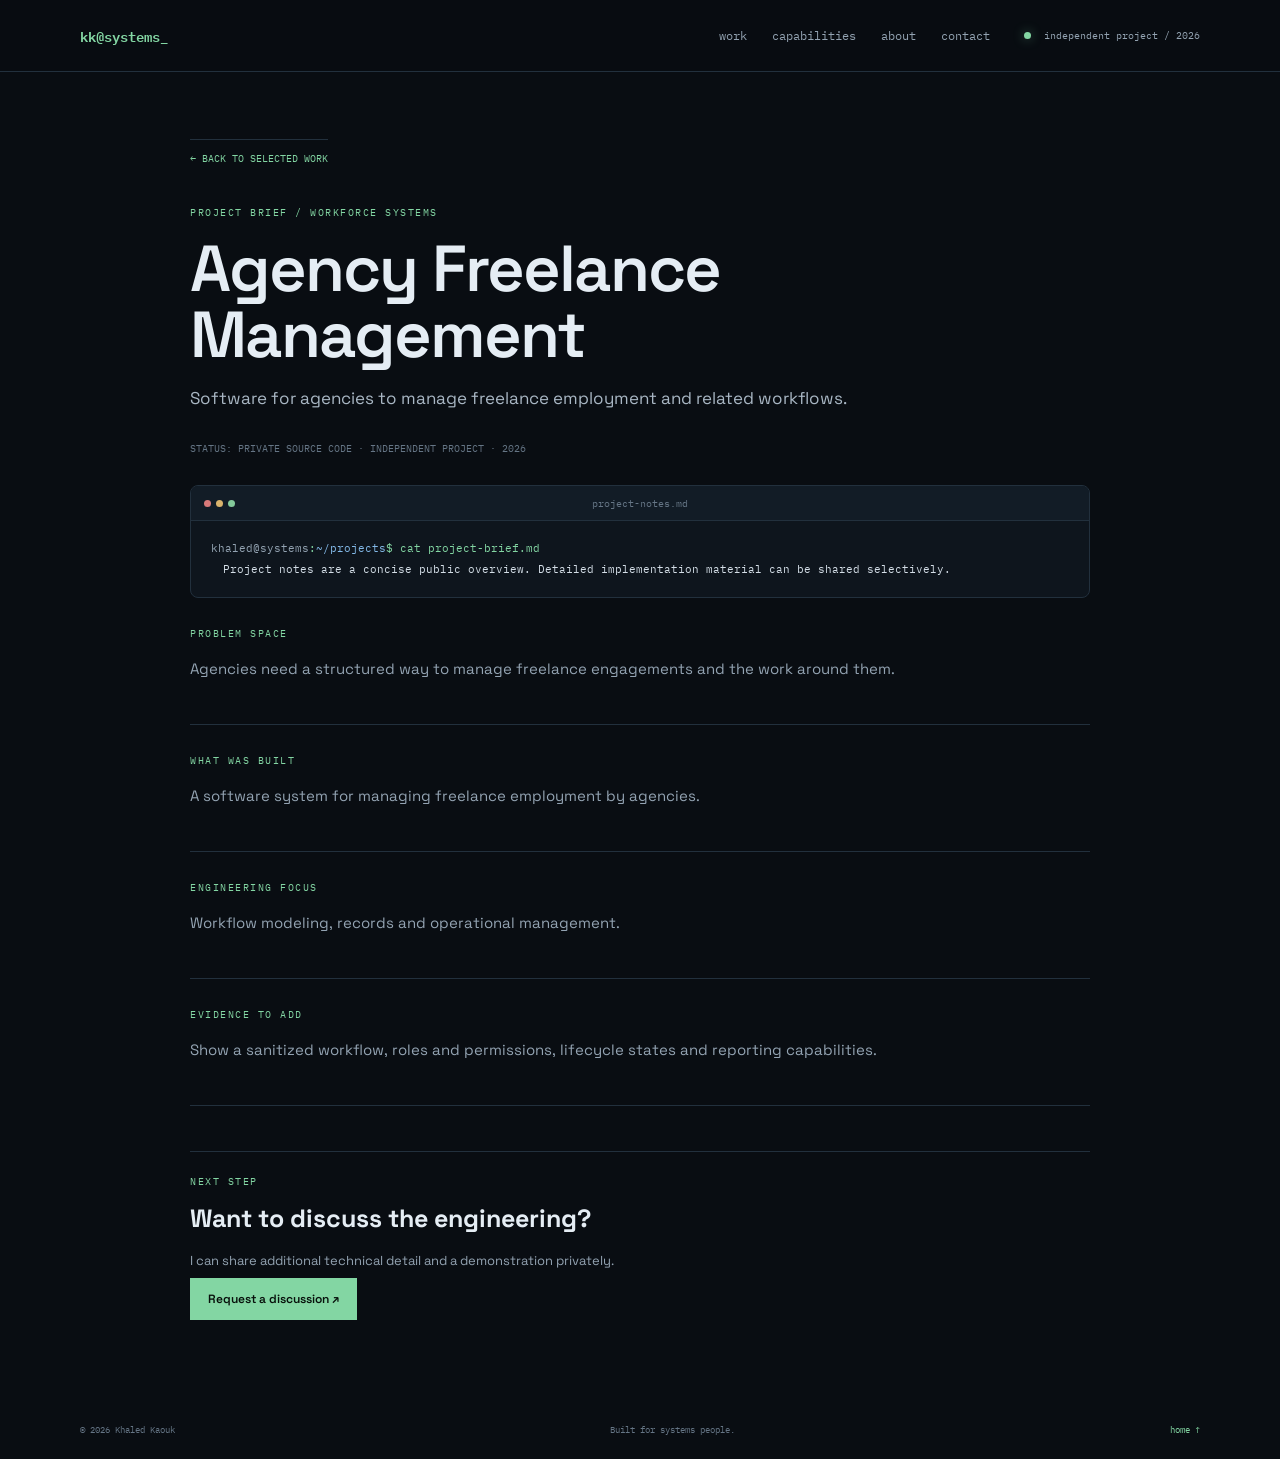
==== projects/freelance-platform.html @ 7ef82352 "protfolio" ====
<!doctype html>
<html lang="en"><head><meta charset="utf-8"><meta name="viewport" content="width=device-width, initial-scale=1"><meta name="theme-color" content="#090d12"><title>Agency Freelance Management | Khaled Kaouk</title><link rel="stylesheet" href="../assets/style.css"><script defer src="../assets/main.js"></script></head>
<body><header class="topbar"><a class="brand" href="../index.html"><span class="prompt">kk@systems</span><span class="cursor">_</span></a><button class="menu-toggle" aria-label="Toggle navigation" aria-expanded="false">☰</button><nav class="nav"><a href="../index.html#work">work</a><a href="../index.html#capabilities">capabilities</a><a href="../index.html#about">about</a><a href="../index.html#contact">contact</a></nav><span class="status"><i></i> independent project / 2026</span></header>
<main class="shell" style="padding:72px 0 90px;max-width:900px"><a class="text-link" href="../index.html#work">← BACK TO SELECTED WORK</a><div class="eyebrow" style="margin-top:35px">PROJECT BRIEF / WORKFORCE SYSTEMS</div><h1 style="font-size:clamp(40px,6vw,65px);letter-spacing:-2px;margin:15px 0">Agency Freelance Management</h1><p class="hero-copy" style="font-size:17px;max-width:760px">Software for agencies to manage freelance employment and related workflows.</p><div class="private-note" style="margin:30px 0">STATUS: PRIVATE SOURCE CODE · INDEPENDENT PROJECT · 2026</div><div class="terminal-window"><div class="terminal-head"><span class="traffic"><b></b><b></b><b></b></span><span>project-notes.md</span></div><div class="terminal-body"><p><span class="muted">khaled@systems</span>:<span class="blue">~/projects</span>$ cat project-brief.md</p><p class="output">Project notes are a concise public overview. Detailed implementation material can be shared selectively.</p></div></div><section class="section" style="padding:28px 0;border-bottom:1px solid var(--line)"><div class="eyebrow">PROBLEM SPACE</div><p style="max-width:760px;color:var(--muted);font-size:15px">Agencies need a structured way to manage freelance engagements and the work around them.</p></section><section class="section" style="padding:28px 0;border-bottom:1px solid var(--line)"><div class="eyebrow">WHAT WAS BUILT</div><p style="max-width:760px;color:var(--muted);font-size:15px">A software system for managing freelance employment by agencies.</p></section><section class="section" style="padding:28px 0;border-bottom:1px solid var(--line)"><div class="eyebrow">ENGINEERING FOCUS</div><p style="max-width:760px;color:var(--muted);font-size:15px">Workflow modeling, records and operational management.</p></section><section class="section" style="padding:28px 0;border-bottom:1px solid var(--line)"><div class="eyebrow">EVIDENCE TO ADD</div><p style="max-width:760px;color:var(--muted);font-size:15px">Show a sanitized workflow, roles and permissions, lifecycle states and reporting capabilities.</p></section><div style="border-top:1px solid var(--line);margin-top:45px;padding-top:22px"><div class="eyebrow">NEXT STEP</div><h2 style="font-size:25px;margin:8px 0">Want to discuss the engineering?</h2><p style="color:var(--muted);font-size:13px">I can share additional technical detail and a demonstration privately.</p><a class="button primary" href="mailto:kaoukkhaled@gmail.com?subject=Project%20discussion%3A%20Agency%20Freelance%20Management">Request a discussion ↗</a></div></main><footer class="footer shell"><span>© <span id="year"></span> Khaled Kaouk</span><span>Built for systems people.</span><a href="../index.html">home ↑</a></footer></body></html>
---- assets/style.css ----
@import url('https://fonts.googleapis.com/css2?family=IBM+Plex+Mono:wght@400;500;600&family=Space+Grotesk:wght@400;500;600;700&display=swap');
:root{--bg:#090d12;--panel:#0e151d;--panel2:#111c27;--line:#22303d;--text:#e5edf4;--muted:#93a3b2;--dim:#657585;--green:#83d6a3;--blue:#83b9e8;--orange:#e5b77b;--purple:#c1a4ed;--max:1120px}
*{box-sizing:border-box}html{scroll-behavior:smooth;scroll-padding-top:90px}body{margin:0;background:var(--bg);color:var(--text);font-family:'Space Grotesk',sans-serif;line-height:1.6}a{color:inherit;text-decoration:none}.shell{width:min(var(--max),calc(100% - 48px));margin:auto}.scanline{position:fixed;inset:0;pointer-events:none;z-index:5;opacity:.025;background:repeating-linear-gradient(0deg,transparent 0 3px,#fff 4px)}.topbar{height:72px;border-bottom:1px solid var(--line);display:flex;align-items:center;padding:0 max(24px,calc((100% - var(--max))/2));gap:34px;background:#090d12ed;position:sticky;top:0;z-index:10;backdrop-filter:blur(12px)}.brand{font:600 14px 'IBM Plex Mono',monospace;color:var(--green);white-space:nowrap}.cursor{color:var(--green);animation:blink 1s steps(2,start) infinite}@keyframes blink{to{visibility:hidden}}.nav{display:flex;gap:25px;margin-left:auto}.nav a,.status,.hero-meta,.eyebrow,.tag,.year,.cap-num,.cap-mark,.stack-row>span,.footer{font-family:'IBM Plex Mono',monospace}.nav a{font-size:12px;color:var(--muted)}.nav a:hover,.text-link:hover,.contact-links a:hover{color:var(--green)}.status{font-size:10px;color:var(--muted);white-space:nowrap}.status i,.dot{display:inline-block;width:7px;height:7px;background:var(--green);border-radius:50%;margin-right:7px;box-shadow:0 0 12px #83d6a377}.menu-toggle{display:none;background:none;color:var(--text);border:0;font-size:20px}.hero{padding:105px 0 70px;position:relative}.eyebrow{font-size:10px;letter-spacing:1.5px;color:var(--green)}h1{font-size:clamp(48px,7vw,82px);line-height:1.02;letter-spacing:-4px;margin:25px 0 20px;font-weight:600}h1 em{font-style:normal;color:var(--green)}.hero-copy{max-width:610px;color:#a9b7c4;font-size:18px}.hero-actions{display:flex;gap:12px;margin:30px 0 42px}.button{padding:12px 17px;border:1px solid var(--line);font-size:12px;font-weight:600}.button span{margin-left:14px}.button.primary{background:var(--green);color:#08110c;border-color:var(--green)}.button.secondary{color:var(--text)}.terminal-window{border:1px solid var(--line);background:var(--panel);border-radius:8px;overflow:hidden}.intro-terminal{max-width:660px;margin-left:auto}.terminal-head{height:35px;background:#121c26;border-bottom:1px solid var(--line);display:flex;align-items:center;justify-content:center;position:relative;color:var(--dim);font:10px 'IBM Plex Mono',monospace}.traffic{position:absolute;left:13px;display:flex;gap:5px}.traffic b{width:7px;height:7px;border-radius:50%;background:#52616e}.traffic b:first-child{background:#d87979}.traffic b:nth-child(2){background:#d9b36c}.traffic b:nth-child(3){background:#83c99a}.terminal-dots{position:absolute;right:13px;letter-spacing:2px}.terminal-body{padding:17px 20px;font:11px/1.9 'IBM Plex Mono',monospace;color:var(--green)}.terminal-body p{margin:0}.muted{color:var(--muted)}.blue{color:var(--blue)}.output{color:#d4dee7;padding-left:12px!important}.hero-meta{display:flex;gap:28px;color:var(--dim);font-size:9px;margin-top:35px}.section{padding:78px 0}.section-heading{display:flex;justify-content:space-between;align-items:end;gap:30px;margin-bottom:30px}.section-heading h2,.contact-inner h2{font-size:36px;letter-spacing:-1.5px;margin:7px 0 0}.section-heading>p{max-width:400px;color:var(--muted);font-size:13px;margin:0}.project-grid{display:grid;grid-template-columns:repeat(3,1fr);gap:13px}.project-card{min-height:290px;border:1px solid var(--line);background:linear-gradient(145deg,#101923,#0b1118);padding:21px;display:flex;flex-direction:column;transition:.2s}.project-card:hover{border-color:#527d6a;transform:translateY(-3px)}.project-card.featured{border-color:#426b59;background:linear-gradient(145deg,#13251e,#0d1517)}.card-top{display:flex;justify-content:space-between;align-items:center}.tag,.year{font-size:9px;color:var(--dim);letter-spacing:.7px}.tag{color:var(--green)}.project-icon{font-size:26px;color:var(--green);margin:21px 0 8px}.project-card h3{font-size:18px;margin:0 0 8px}.project-card p{font-size:12px;color:var(--muted);margin:0 0 16px}.chips{display:flex;flex-wrap:wrap;gap:6px;margin-top:auto;margin-bottom:17px}.chips span{font:9px 'IBM Plex Mono',monospace;border:1px solid var(--line);padding:4px 7px;color:#aab8c5}.text-link{font:10px 'IBM Plex Mono',monospace;color:var(--green);border-top:1px solid var(--line);padding-top:12px}.text-link span{float:right}.private-note{font:10px 'IBM Plex Mono',monospace;color:var(--dim);margin-top:18px}.private-note span{color:var(--green)}.capability-list{border-top:1px solid var(--line)}.capability-list>div{display:grid;grid-template-columns:60px 1fr 90px;align-items:center;gap:20px;padding:21px 0;border-bottom:1px solid var(--line)}.cap-num{font-size:11px;color:var(--green)}.capability-list h3{font-size:17px;margin:0}.capability-list p{font-size:12px;color:var(--muted);margin:3px 0 0}.cap-mark{font-size:9px;color:var(--dim);text-align:right}.about-layout{display:grid;grid-template-columns:1.2fr .8fr;gap:55px;align-items:center}.about-copy p{font-size:13px;color:var(--muted)}.about-copy .large-copy{font-size:19px;line-height:1.5;color:var(--text)}.facts .terminal-body{color:#d5e0e9}.json-line{padding-left:17px!important}.green{color:var(--green)}.orange{color:var(--orange)}.purple{color:var(--purple)}.stack-row{border-top:1px solid var(--line);margin-top:32px;padding-top:17px;display:flex;gap:25px}.stack-row>span{font-size:9px;color:var(--green);white-space:nowrap;padding-top:3px}.stack-row p{font-size:11px;color:var(--muted);margin:0}.contact-section{border-top:1px solid var(--line);border-bottom:1px solid var(--line);background:radial-gradient(ellipse at 10% 50%,#14251d 0%,transparent 50%),#0c1219}.contact-inner{padding:65px 0;display:flex;justify-content:space-between;align-items:center;gap:30px}.contact-inner h2{font-size:42px;line-height:1.1}.contact-inner p{color:var(--muted);font-size:13px}.contact-links{display:flex;flex-direction:column;min-width:270px}.contact-links a{border-bottom:1px solid var(--line);padding:12px 0;font:12px 'IBM Plex Mono',monospace}.contact-links span{float:right;color:var(--green)}.footer{display:flex;justify-content:space-between;padding:22px 0;color:var(--dim);font-size:9px}.footer a{color:var(--green)}
@media(max-width:850px){.status{display:none}.project-grid{grid-template-columns:repeat(2,1fr)}.about-layout{gap:25px}.topbar{gap:20px}}
@media(max-width:620px){.shell{width:calc(100% - 34px)}.topbar{height:60px;padding:0 17px;justify-content:space-between}.menu-toggle{display:block}.nav{display:none;position:absolute;top:59px;left:0;right:0;background:#0b1118;border-bottom:1px solid var(--line);padding:18px;flex-direction:column;gap:15px}.nav.open{display:flex}.hero{padding:75px 0 50px}h1{letter-spacing:-2.5px}.hero-copy{font-size:15px}.hero-meta{flex-direction:column;gap:8px}.section{padding:55px 0}.section-heading{display:block}.section-heading>p{margin-top:12px}.section-heading h2{font-size:30px}.project-grid{grid-template-columns:1fr}.project-card{min-height:260px}.capability-list>div{grid-template-columns:32px 1fr}.cap-mark{display:none}.about-layout{grid-template-columns:1fr}.stack-row{display:block}.stack-row p{margin-top:7px}.contact-inner{display:block;padding:50px 0}.contact-inner h2{font-size:34px}.contact-links{margin-top:25px}.footer{gap:12px;flex-wrap:wrap}.intro-terminal{margin-top:15px}.hero-actions{flex-wrap:wrap}}
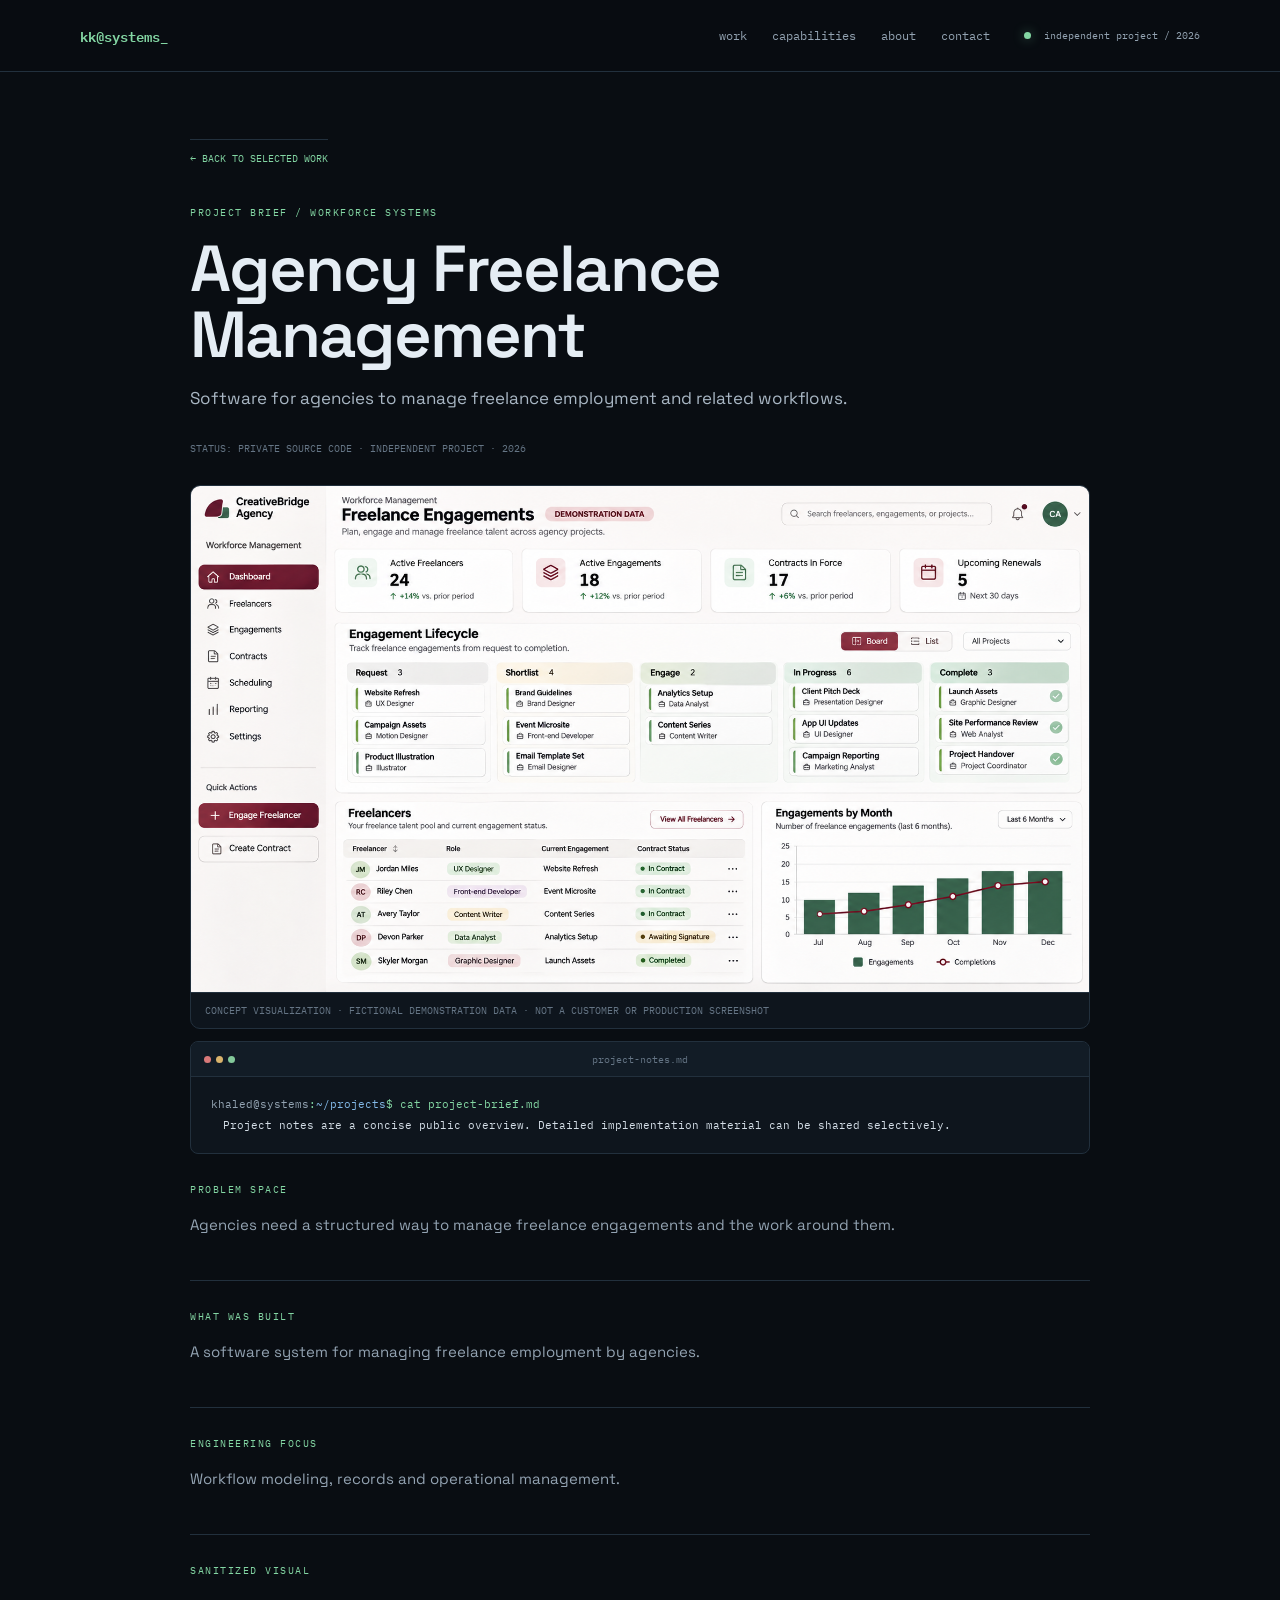
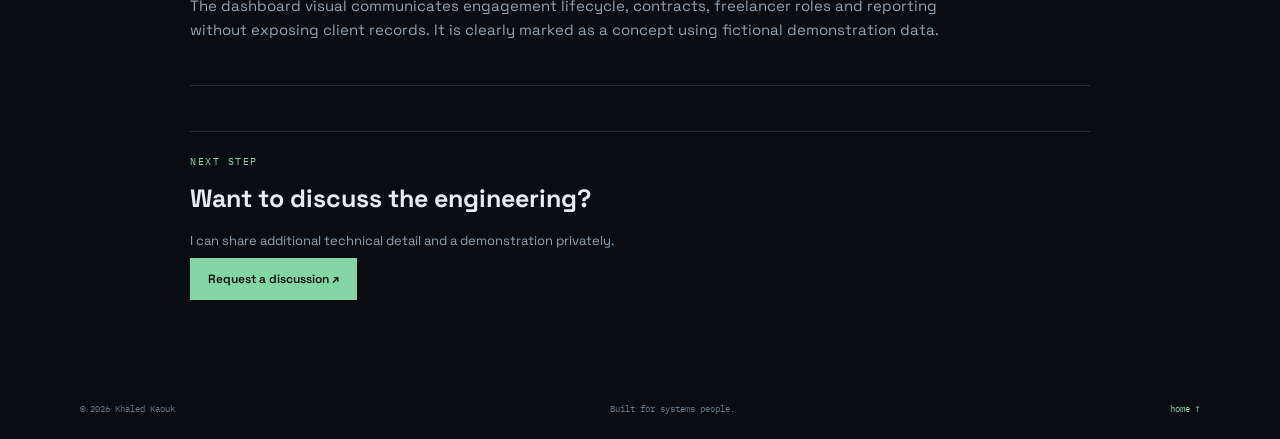
==== commit cdbfeb23: "assets" ====
--- a/projects/freelance-platform.html
+++ b/projects/freelance-platform.html
@@ -1,4 +1,160 @@
 <!doctype html>
-<html lang="en"><head><meta charset="utf-8"><meta name="viewport" content="width=device-width, initial-scale=1"><meta name="theme-color" content="#090d12"><title>Agency Freelance Management | Khaled Kaouk</title><link rel="stylesheet" href="../assets/style.css"><script defer src="../assets/main.js"></script></head>
-<body><header class="topbar"><a class="brand" href="../index.html"><span class="prompt">kk@systems</span><span class="cursor">_</span></a><button class="menu-toggle" aria-label="Toggle navigation" aria-expanded="false">☰</button><nav class="nav"><a href="../index.html#work">work</a><a href="../index.html#capabilities">capabilities</a><a href="../index.html#about">about</a><a href="../index.html#contact">contact</a></nav><span class="status"><i></i> independent project / 2026</span></header>
-<main class="shell" style="padding:72px 0 90px;max-width:900px"><a class="text-link" href="../index.html#work">← BACK TO SELECTED WORK</a><div class="eyebrow" style="margin-top:35px">PROJECT BRIEF / WORKFORCE SYSTEMS</div><h1 style="font-size:clamp(40px,6vw,65px);letter-spacing:-2px;margin:15px 0">Agency Freelance Management</h1><p class="hero-copy" style="font-size:17px;max-width:760px">Software for agencies to manage freelance employment and related workflows.</p><div class="private-note" style="margin:30px 0">STATUS: PRIVATE SOURCE CODE · INDEPENDENT PROJECT · 2026</div><div class="terminal-window"><div class="terminal-head"><span class="traffic"><b></b><b></b><b></b></span><span>project-notes.md</span></div><div class="terminal-body"><p><span class="muted">khaled@systems</span>:<span class="blue">~/projects</span>$ cat project-brief.md</p><p class="output">Project notes are a concise public overview. Detailed implementation material can be shared selectively.</p></div></div><section class="section" style="padding:28px 0;border-bottom:1px solid var(--line)"><div class="eyebrow">PROBLEM SPACE</div><p style="max-width:760px;color:var(--muted);font-size:15px">Agencies need a structured way to manage freelance engagements and the work around them.</p></section><section class="section" style="padding:28px 0;border-bottom:1px solid var(--line)"><div class="eyebrow">WHAT WAS BUILT</div><p style="max-width:760px;color:var(--muted);font-size:15px">A software system for managing freelance employment by agencies.</p></section><section class="section" style="padding:28px 0;border-bottom:1px solid var(--line)"><div class="eyebrow">ENGINEERING FOCUS</div><p style="max-width:760px;color:var(--muted);font-size:15px">Workflow modeling, records and operational management.</p></section><section class="section" style="padding:28px 0;border-bottom:1px solid var(--line)"><div class="eyebrow">EVIDENCE TO ADD</div><p style="max-width:760px;color:var(--muted);font-size:15px">Show a sanitized workflow, roles and permissions, lifecycle states and reporting capabilities.</p></section><div style="border-top:1px solid var(--line);margin-top:45px;padding-top:22px"><div class="eyebrow">NEXT STEP</div><h2 style="font-size:25px;margin:8px 0">Want to discuss the engineering?</h2><p style="color:var(--muted);font-size:13px">I can share additional technical detail and a demonstration privately.</p><a class="button primary" href="mailto:kaoukkhaled@gmail.com?subject=Project%20discussion%3A%20Agency%20Freelance%20Management">Request a discussion ↗</a></div></main><footer class="footer shell"><span>© <span id="year"></span> Khaled Kaouk</span><span>Built for systems people.</span><a href="../index.html">home ↑</a></footer></body></html>+<html lang="en">
+  <head>
+    <meta charset="utf-8" />
+    <meta name="viewport" content="width=device-width, initial-scale=1" />
+    <meta name="theme-color" content="#090d12" />
+    <meta
+      name="description"
+      content="An agency workforce system for freelance engagements, lifecycle state and operational reporting."
+    />
+    <meta
+      property="og:title"
+      content="Agency Freelance Management — Khaled Kaouk"
+    />
+    <meta
+      property="og:description"
+      content="Freelance engagement lifecycle, contracts, roles and reporting for agencies."
+    />
+    <meta
+      property="og:image"
+      content="https://KhaledKaouk.github.io/assets/projects/freelance-demo-data.png"
+    />
+    <meta name="twitter:card" content="summary_large_image" />
+    <title>Agency Freelance Management | Khaled Kaouk</title>
+    <link rel="stylesheet" href="../assets/style.css" />
+    <script defer src="../assets/main.js"></script>
+  </head>
+  <body>
+    <header class="topbar">
+      <a class="brand" href="../index.html"
+        ><span class="prompt">kk@systems</span><span class="cursor">_</span></a
+      ><button
+        class="menu-toggle"
+        aria-label="Toggle navigation"
+        aria-expanded="false"
+      >
+        ☰
+      </button>
+      <nav class="nav">
+        <a href="../index.html#work">work</a
+        ><a href="../index.html#capabilities">capabilities</a
+        ><a href="../index.html#about">about</a
+        ><a href="../index.html#contact">contact</a>
+      </nav>
+      <span class="status"><i></i> independent project / 2026</span>
+    </header>
+    <main class="shell" style="padding: 72px 0 90px; max-width: 900px">
+      <a class="text-link" href="../index.html#work">← BACK TO SELECTED WORK</a>
+      <div class="eyebrow" style="margin-top: 35px">
+        PROJECT BRIEF / WORKFORCE SYSTEMS
+      </div>
+      <h1
+        style="
+          font-size: clamp(40px, 6vw, 65px);
+          letter-spacing: -2px;
+          margin: 15px 0;
+        "
+      >
+        Agency Freelance Management
+      </h1>
+      <p class="hero-copy" style="font-size: 17px; max-width: 760px">
+        Software for agencies to manage freelance employment and related
+        workflows.
+      </p>
+      <div class="private-note" style="margin: 30px 0">
+        STATUS: PRIVATE SOURCE CODE · INDEPENDENT PROJECT · 2026
+      </div>
+      <figure class="project-visual">
+        <img
+          src="../assets/projects/freelance-demo-data.png"
+          alt="Concept dashboard for agency freelance engagement management using demonstration data"
+        />
+        <figcaption>
+          CONCEPT VISUALIZATION · FICTIONAL DEMONSTRATION DATA · NOT A CUSTOMER
+          OR PRODUCTION SCREENSHOT
+        </figcaption>
+      </figure>
+      <div class="terminal-window">
+        <div class="terminal-head">
+          <span class="traffic"><b></b><b></b><b></b></span
+          ><span>project-notes.md</span>
+        </div>
+        <div class="terminal-body">
+          <p>
+            <span class="muted">khaled@systems</span>:<span class="blue"
+              >~/projects</span
+            >$ cat project-brief.md
+          </p>
+          <p class="output">
+            Project notes are a concise public overview. Detailed implementation
+            material can be shared selectively.
+          </p>
+        </div>
+      </div>
+      <section
+        class="section"
+        style="padding: 28px 0; border-bottom: 1px solid var(--line)"
+      >
+        <div class="eyebrow">PROBLEM SPACE</div>
+        <p style="max-width: 760px; color: var(--muted); font-size: 15px">
+          Agencies need a structured way to manage freelance engagements and the
+          work around them.
+        </p>
+      </section>
+      <section
+        class="section"
+        style="padding: 28px 0; border-bottom: 1px solid var(--line)"
+      >
+        <div class="eyebrow">WHAT WAS BUILT</div>
+        <p style="max-width: 760px; color: var(--muted); font-size: 15px">
+          A software system for managing freelance employment by agencies.
+        </p>
+      </section>
+      <section
+        class="section"
+        style="padding: 28px 0; border-bottom: 1px solid var(--line)"
+      >
+        <div class="eyebrow">ENGINEERING FOCUS</div>
+        <p style="max-width: 760px; color: var(--muted); font-size: 15px">
+          Workflow modeling, records and operational management.
+        </p>
+      </section>
+      <section
+        class="section"
+        style="padding: 28px 0; border-bottom: 1px solid var(--line)"
+      >
+        <div class="eyebrow">SANITIZED VISUAL</div>
+        <p style="max-width: 760px; color: var(--muted); font-size: 15px">
+          The dashboard visual communicates engagement lifecycle, contracts,
+          freelancer roles and reporting without exposing client records. It is
+          clearly marked as a concept using fictional demonstration data.
+        </p>
+      </section>
+      <div
+        style="
+          border-top: 1px solid var(--line);
+          margin-top: 45px;
+          padding-top: 22px;
+        "
+      >
+        <div class="eyebrow">NEXT STEP</div>
+        <h2 style="font-size: 25px; margin: 8px 0">
+          Want to discuss the engineering?
+        </h2>
+        <p style="color: var(--muted); font-size: 13px">
+          I can share additional technical detail and a demonstration privately.
+        </p>
+        <a
+          class="button primary"
+          href="mailto:kaoukkhaled@gmail.com?subject=Project%20discussion%3A%20Agency%20Freelance%20Management"
+          >Request a discussion ↗</a
+        >
+      </div>
+    </main>
+    <footer class="footer shell">
+      <span>© <span id="year"></span> Khaled Kaouk</span
+      ><span>Built for systems people.</span><a href="../index.html">home ↑</a>
+    </footer>
+  </body>
+</html>
--- a/assets/style.css
+++ b/assets/style.css
@@ -1,5 +1,635 @@
-@import url('https://fonts.googleapis.com/css2?family=IBM+Plex+Mono:wght@400;500;600&family=Space+Grotesk:wght@400;500;600;700&display=swap');
-:root{--bg:#090d12;--panel:#0e151d;--panel2:#111c27;--line:#22303d;--text:#e5edf4;--muted:#93a3b2;--dim:#657585;--green:#83d6a3;--blue:#83b9e8;--orange:#e5b77b;--purple:#c1a4ed;--max:1120px}
-*{box-sizing:border-box}html{scroll-behavior:smooth;scroll-padding-top:90px}body{margin:0;background:var(--bg);color:var(--text);font-family:'Space Grotesk',sans-serif;line-height:1.6}a{color:inherit;text-decoration:none}.shell{width:min(var(--max),calc(100% - 48px));margin:auto}.scanline{position:fixed;inset:0;pointer-events:none;z-index:5;opacity:.025;background:repeating-linear-gradient(0deg,transparent 0 3px,#fff 4px)}.topbar{height:72px;border-bottom:1px solid var(--line);display:flex;align-items:center;padding:0 max(24px,calc((100% - var(--max))/2));gap:34px;background:#090d12ed;position:sticky;top:0;z-index:10;backdrop-filter:blur(12px)}.brand{font:600 14px 'IBM Plex Mono',monospace;color:var(--green);white-space:nowrap}.cursor{color:var(--green);animation:blink 1s steps(2,start) infinite}@keyframes blink{to{visibility:hidden}}.nav{display:flex;gap:25px;margin-left:auto}.nav a,.status,.hero-meta,.eyebrow,.tag,.year,.cap-num,.cap-mark,.stack-row>span,.footer{font-family:'IBM Plex Mono',monospace}.nav a{font-size:12px;color:var(--muted)}.nav a:hover,.text-link:hover,.contact-links a:hover{color:var(--green)}.status{font-size:10px;color:var(--muted);white-space:nowrap}.status i,.dot{display:inline-block;width:7px;height:7px;background:var(--green);border-radius:50%;margin-right:7px;box-shadow:0 0 12px #83d6a377}.menu-toggle{display:none;background:none;color:var(--text);border:0;font-size:20px}.hero{padding:105px 0 70px;position:relative}.eyebrow{font-size:10px;letter-spacing:1.5px;color:var(--green)}h1{font-size:clamp(48px,7vw,82px);line-height:1.02;letter-spacing:-4px;margin:25px 0 20px;font-weight:600}h1 em{font-style:normal;color:var(--green)}.hero-copy{max-width:610px;color:#a9b7c4;font-size:18px}.hero-actions{display:flex;gap:12px;margin:30px 0 42px}.button{padding:12px 17px;border:1px solid var(--line);font-size:12px;font-weight:600}.button span{margin-left:14px}.button.primary{background:var(--green);color:#08110c;border-color:var(--green)}.button.secondary{color:var(--text)}.terminal-window{border:1px solid var(--line);background:var(--panel);border-radius:8px;overflow:hidden}.intro-terminal{max-width:660px;margin-left:auto}.terminal-head{height:35px;background:#121c26;border-bottom:1px solid var(--line);display:flex;align-items:center;justify-content:center;position:relative;color:var(--dim);font:10px 'IBM Plex Mono',monospace}.traffic{position:absolute;left:13px;display:flex;gap:5px}.traffic b{width:7px;height:7px;border-radius:50%;background:#52616e}.traffic b:first-child{background:#d87979}.traffic b:nth-child(2){background:#d9b36c}.traffic b:nth-child(3){background:#83c99a}.terminal-dots{position:absolute;right:13px;letter-spacing:2px}.terminal-body{padding:17px 20px;font:11px/1.9 'IBM Plex Mono',monospace;color:var(--green)}.terminal-body p{margin:0}.muted{color:var(--muted)}.blue{color:var(--blue)}.output{color:#d4dee7;padding-left:12px!important}.hero-meta{display:flex;gap:28px;color:var(--dim);font-size:9px;margin-top:35px}.section{padding:78px 0}.section-heading{display:flex;justify-content:space-between;align-items:end;gap:30px;margin-bottom:30px}.section-heading h2,.contact-inner h2{font-size:36px;letter-spacing:-1.5px;margin:7px 0 0}.section-heading>p{max-width:400px;color:var(--muted);font-size:13px;margin:0}.project-grid{display:grid;grid-template-columns:repeat(3,1fr);gap:13px}.project-card{min-height:290px;border:1px solid var(--line);background:linear-gradient(145deg,#101923,#0b1118);padding:21px;display:flex;flex-direction:column;transition:.2s}.project-card:hover{border-color:#527d6a;transform:translateY(-3px)}.project-card.featured{border-color:#426b59;background:linear-gradient(145deg,#13251e,#0d1517)}.card-top{display:flex;justify-content:space-between;align-items:center}.tag,.year{font-size:9px;color:var(--dim);letter-spacing:.7px}.tag{color:var(--green)}.project-icon{font-size:26px;color:var(--green);margin:21px 0 8px}.project-card h3{font-size:18px;margin:0 0 8px}.project-card p{font-size:12px;color:var(--muted);margin:0 0 16px}.chips{display:flex;flex-wrap:wrap;gap:6px;margin-top:auto;margin-bottom:17px}.chips span{font:9px 'IBM Plex Mono',monospace;border:1px solid var(--line);padding:4px 7px;color:#aab8c5}.text-link{font:10px 'IBM Plex Mono',monospace;color:var(--green);border-top:1px solid var(--line);padding-top:12px}.text-link span{float:right}.private-note{font:10px 'IBM Plex Mono',monospace;color:var(--dim);margin-top:18px}.private-note span{color:var(--green)}.capability-list{border-top:1px solid var(--line)}.capability-list>div{display:grid;grid-template-columns:60px 1fr 90px;align-items:center;gap:20px;padding:21px 0;border-bottom:1px solid var(--line)}.cap-num{font-size:11px;color:var(--green)}.capability-list h3{font-size:17px;margin:0}.capability-list p{font-size:12px;color:var(--muted);margin:3px 0 0}.cap-mark{font-size:9px;color:var(--dim);text-align:right}.about-layout{display:grid;grid-template-columns:1.2fr .8fr;gap:55px;align-items:center}.about-copy p{font-size:13px;color:var(--muted)}.about-copy .large-copy{font-size:19px;line-height:1.5;color:var(--text)}.facts .terminal-body{color:#d5e0e9}.json-line{padding-left:17px!important}.green{color:var(--green)}.orange{color:var(--orange)}.purple{color:var(--purple)}.stack-row{border-top:1px solid var(--line);margin-top:32px;padding-top:17px;display:flex;gap:25px}.stack-row>span{font-size:9px;color:var(--green);white-space:nowrap;padding-top:3px}.stack-row p{font-size:11px;color:var(--muted);margin:0}.contact-section{border-top:1px solid var(--line);border-bottom:1px solid var(--line);background:radial-gradient(ellipse at 10% 50%,#14251d 0%,transparent 50%),#0c1219}.contact-inner{padding:65px 0;display:flex;justify-content:space-between;align-items:center;gap:30px}.contact-inner h2{font-size:42px;line-height:1.1}.contact-inner p{color:var(--muted);font-size:13px}.contact-links{display:flex;flex-direction:column;min-width:270px}.contact-links a{border-bottom:1px solid var(--line);padding:12px 0;font:12px 'IBM Plex Mono',monospace}.contact-links span{float:right;color:var(--green)}.footer{display:flex;justify-content:space-between;padding:22px 0;color:var(--dim);font-size:9px}.footer a{color:var(--green)}
-@media(max-width:850px){.status{display:none}.project-grid{grid-template-columns:repeat(2,1fr)}.about-layout{gap:25px}.topbar{gap:20px}}
-@media(max-width:620px){.shell{width:calc(100% - 34px)}.topbar{height:60px;padding:0 17px;justify-content:space-between}.menu-toggle{display:block}.nav{display:none;position:absolute;top:59px;left:0;right:0;background:#0b1118;border-bottom:1px solid var(--line);padding:18px;flex-direction:column;gap:15px}.nav.open{display:flex}.hero{padding:75px 0 50px}h1{letter-spacing:-2.5px}.hero-copy{font-size:15px}.hero-meta{flex-direction:column;gap:8px}.section{padding:55px 0}.section-heading{display:block}.section-heading>p{margin-top:12px}.section-heading h2{font-size:30px}.project-grid{grid-template-columns:1fr}.project-card{min-height:260px}.capability-list>div{grid-template-columns:32px 1fr}.cap-mark{display:none}.about-layout{grid-template-columns:1fr}.stack-row{display:block}.stack-row p{margin-top:7px}.contact-inner{display:block;padding:50px 0}.contact-inner h2{font-size:34px}.contact-links{margin-top:25px}.footer{gap:12px;flex-wrap:wrap}.intro-terminal{margin-top:15px}.hero-actions{flex-wrap:wrap}}
+@import url("https://fonts.googleapis.com/css2?family=IBM+Plex+Mono:wght@400;500;600&family=Space+Grotesk:wght@400;500;600;700&display=swap");
+:root {
+  --bg: #090d12;
+  --panel: #0e151d;
+  --panel2: #111c27;
+  --line: #22303d;
+  --text: #e5edf4;
+  --muted: #93a3b2;
+  --dim: #657585;
+  --green: #83d6a3;
+  --blue: #83b9e8;
+  --orange: #e5b77b;
+  --purple: #c1a4ed;
+  --max: 1120px;
+}
+* {
+  box-sizing: border-box;
+}
+html {
+  scroll-behavior: smooth;
+  scroll-padding-top: 90px;
+}
+body {
+  margin: 0;
+  background: var(--bg);
+  color: var(--text);
+  font-family: "Space Grotesk", sans-serif;
+  line-height: 1.6;
+}
+a {
+  color: inherit;
+  text-decoration: none;
+}
+.shell {
+  width: min(var(--max), calc(100% - 48px));
+  margin: auto;
+}
+.scanline {
+  position: fixed;
+  inset: 0;
+  pointer-events: none;
+  z-index: 5;
+  opacity: 0.025;
+  background: repeating-linear-gradient(0deg, transparent 0 3px, #fff 4px);
+}
+.topbar {
+  height: 72px;
+  border-bottom: 1px solid var(--line);
+  display: flex;
+  align-items: center;
+  padding: 0 max(24px, calc((100% - var(--max)) / 2));
+  gap: 34px;
+  background: #090d12ed;
+  position: sticky;
+  top: 0;
+  z-index: 10;
+  backdrop-filter: blur(12px);
+}
+.brand {
+  font:
+    600 14px "IBM Plex Mono",
+    monospace;
+  color: var(--green);
+  white-space: nowrap;
+}
+.cursor {
+  color: var(--green);
+  animation: blink 1s steps(2, start) infinite;
+}
+@keyframes blink {
+  to {
+    visibility: hidden;
+  }
+}
+.nav {
+  display: flex;
+  gap: 25px;
+  margin-left: auto;
+}
+.nav a,
+.status,
+.hero-meta,
+.eyebrow,
+.tag,
+.year,
+.cap-num,
+.cap-mark,
+.stack-row > span,
+.footer {
+  font-family: "IBM Plex Mono", monospace;
+}
+.nav a {
+  font-size: 12px;
+  color: var(--muted);
+}
+.nav a:hover,
+.text-link:hover,
+.contact-links a:hover {
+  color: var(--green);
+}
+.status {
+  font-size: 10px;
+  color: var(--muted);
+  white-space: nowrap;
+}
+.status i,
+.dot {
+  display: inline-block;
+  width: 7px;
+  height: 7px;
+  background: var(--green);
+  border-radius: 50%;
+  margin-right: 7px;
+  box-shadow: 0 0 12px #83d6a377;
+}
+.menu-toggle {
+  display: none;
+  background: none;
+  color: var(--text);
+  border: 0;
+  font-size: 20px;
+}
+.hero {
+  padding: 105px 0 70px;
+  position: relative;
+}
+.eyebrow {
+  font-size: 10px;
+  letter-spacing: 1.5px;
+  color: var(--green);
+}
+h1 {
+  font-size: clamp(48px, 7vw, 82px);
+  line-height: 1.02;
+  letter-spacing: -4px;
+  margin: 25px 0 20px;
+  font-weight: 600;
+}
+h1 em {
+  font-style: normal;
+  color: var(--green);
+}
+.hero-copy {
+  max-width: 610px;
+  color: #a9b7c4;
+  font-size: 18px;
+}
+.hero-actions {
+  display: flex;
+  gap: 12px;
+  margin: 30px 0 42px;
+}
+.button {
+  padding: 12px 17px;
+  border: 1px solid var(--line);
+  font-size: 12px;
+  font-weight: 600;
+}
+.button span {
+  margin-left: 14px;
+}
+.button.primary {
+  background: var(--green);
+  color: #08110c;
+  border-color: var(--green);
+}
+.button.secondary {
+  color: var(--text);
+}
+.terminal-window {
+  border: 1px solid var(--line);
+  background: var(--panel);
+  border-radius: 8px;
+  overflow: hidden;
+}
+.intro-terminal {
+  max-width: 660px;
+  margin-left: auto;
+}
+.terminal-head {
+  height: 35px;
+  background: #121c26;
+  border-bottom: 1px solid var(--line);
+  display: flex;
+  align-items: center;
+  justify-content: center;
+  position: relative;
+  color: var(--dim);
+  font:
+    10px "IBM Plex Mono",
+    monospace;
+}
+.traffic {
+  position: absolute;
+  left: 13px;
+  display: flex;
+  gap: 5px;
+}
+.traffic b {
+  width: 7px;
+  height: 7px;
+  border-radius: 50%;
+  background: #52616e;
+}
+.traffic b:first-child {
+  background: #d87979;
+}
+.traffic b:nth-child(2) {
+  background: #d9b36c;
+}
+.traffic b:nth-child(3) {
+  background: #83c99a;
+}
+.terminal-dots {
+  position: absolute;
+  right: 13px;
+  letter-spacing: 2px;
+}
+.terminal-body {
+  padding: 17px 20px;
+  font:
+    11px/1.9 "IBM Plex Mono",
+    monospace;
+  color: var(--green);
+}
+.terminal-body p {
+  margin: 0;
+}
+.muted {
+  color: var(--muted);
+}
+.blue {
+  color: var(--blue);
+}
+.output {
+  color: #d4dee7;
+  padding-left: 12px !important;
+}
+.hero-meta {
+  display: flex;
+  gap: 28px;
+  color: var(--dim);
+  font-size: 9px;
+  margin-top: 35px;
+}
+.section {
+  padding: 78px 0;
+}
+.section-heading {
+  display: flex;
+  justify-content: space-between;
+  align-items: end;
+  gap: 30px;
+  margin-bottom: 30px;
+}
+.section-heading h2,
+.contact-inner h2 {
+  font-size: 36px;
+  letter-spacing: -1.5px;
+  margin: 7px 0 0;
+}
+.section-heading > p {
+  max-width: 400px;
+  color: var(--muted);
+  font-size: 13px;
+  margin: 0;
+}
+.project-grid {
+  display: grid;
+  grid-template-columns: repeat(3, 1fr);
+  gap: 13px;
+}
+.project-card {
+  min-height: 290px;
+  border: 1px solid var(--line);
+  background: linear-gradient(145deg, #101923, #0b1118);
+  padding: 21px;
+  display: flex;
+  flex-direction: column;
+  transition: 0.2s;
+  overflow: hidden;
+}
+.project-thumb {
+  width: calc(100% + 42px);
+  height: 132px;
+  margin: -21px -21px 8px;
+  object-fit: cover;
+  border-bottom: 1px solid var(--line);
+  filter: saturate(0.86) contrast(1.03);
+}
+.project-card:hover {
+  border-color: #527d6a;
+  transform: translateY(-3px);
+}
+.project-card.featured {
+  border-color: #426b59;
+  background: linear-gradient(145deg, #13251e, #0d1517);
+}
+.card-top {
+  display: flex;
+  justify-content: space-between;
+  align-items: center;
+}
+.tag,
+.year {
+  font-size: 9px;
+  color: var(--dim);
+  letter-spacing: 0.7px;
+}
+.tag {
+  color: var(--green);
+}
+.project-icon {
+  font-size: 26px;
+  color: var(--green);
+  margin: 10px 0 8px;
+}
+.project-visual {
+  margin: 30px 0 12px;
+  border: 1px solid var(--line);
+  border-radius: 10px;
+  overflow: hidden;
+  background: var(--panel);
+}
+.project-visual img {
+  display: block;
+  width: 100%;
+  height: auto;
+  max-height: 580px;
+  object-fit: cover;
+}
+.project-visual figcaption {
+  padding: 10px 14px;
+  border-top: 1px solid var(--line);
+  color: var(--dim);
+  font:
+    10px/1.55 "IBM Plex Mono",
+    monospace;
+}
+.evidence-note {
+  border-left: 2px solid var(--green);
+  padding-left: 15px;
+}
+.visual-grid {
+  display: grid;
+  grid-template-columns: repeat(2, minmax(0, 1fr));
+  gap: 12px;
+  margin: 30px 0 12px;
+}
+.visual-grid .project-visual {
+  margin: 0;
+}
+.project-card h3 {
+  font-size: 18px;
+  margin: 0 0 8px;
+}
+.project-card p {
+  font-size: 12px;
+  color: var(--muted);
+  margin: 0 0 16px;
+}
+.chips {
+  display: flex;
+  flex-wrap: wrap;
+  gap: 6px;
+  margin-top: auto;
+  margin-bottom: 17px;
+}
+.chips span {
+  font:
+    9px "IBM Plex Mono",
+    monospace;
+  border: 1px solid var(--line);
+  padding: 4px 7px;
+  color: #aab8c5;
+}
+.text-link {
+  font:
+    10px "IBM Plex Mono",
+    monospace;
+  color: var(--green);
+  border-top: 1px solid var(--line);
+  padding-top: 12px;
+}
+.text-link span {
+  float: right;
+}
+.private-note {
+  font:
+    10px "IBM Plex Mono",
+    monospace;
+  color: var(--dim);
+  margin-top: 18px;
+}
+.private-note span {
+  color: var(--green);
+}
+.capability-list {
+  border-top: 1px solid var(--line);
+}
+.capability-list > div {
+  display: grid;
+  grid-template-columns: 60px 1fr 90px;
+  align-items: center;
+  gap: 20px;
+  padding: 21px 0;
+  border-bottom: 1px solid var(--line);
+}
+.cap-num {
+  font-size: 11px;
+  color: var(--green);
+}
+.capability-list h3 {
+  font-size: 17px;
+  margin: 0;
+}
+.capability-list p {
+  font-size: 12px;
+  color: var(--muted);
+  margin: 3px 0 0;
+}
+.cap-mark {
+  font-size: 9px;
+  color: var(--dim);
+  text-align: right;
+}
+.about-layout {
+  display: grid;
+  grid-template-columns: 1.2fr 0.8fr;
+  gap: 55px;
+  align-items: center;
+}
+.about-copy p {
+  font-size: 13px;
+  color: var(--muted);
+}
+.about-copy .large-copy {
+  font-size: 19px;
+  line-height: 1.5;
+  color: var(--text);
+}
+.facts .terminal-body {
+  color: #d5e0e9;
+}
+.json-line {
+  padding-left: 17px !important;
+}
+.green {
+  color: var(--green);
+}
+.orange {
+  color: var(--orange);
+}
+.purple {
+  color: var(--purple);
+}
+.stack-row {
+  border-top: 1px solid var(--line);
+  margin-top: 32px;
+  padding-top: 17px;
+  display: flex;
+  gap: 25px;
+}
+.stack-row > span {
+  font-size: 9px;
+  color: var(--green);
+  white-space: nowrap;
+  padding-top: 3px;
+}
+.stack-row p {
+  font-size: 11px;
+  color: var(--muted);
+  margin: 0;
+}
+.contact-section {
+  border-top: 1px solid var(--line);
+  border-bottom: 1px solid var(--line);
+  background:
+    radial-gradient(ellipse at 10% 50%, #14251d 0%, transparent 50%), #0c1219;
+}
+.contact-inner {
+  padding: 65px 0;
+  display: flex;
+  justify-content: space-between;
+  align-items: center;
+  gap: 30px;
+}
+.contact-inner h2 {
+  font-size: 42px;
+  line-height: 1.1;
+}
+.contact-inner p {
+  color: var(--muted);
+  font-size: 13px;
+}
+.contact-links {
+  display: flex;
+  flex-direction: column;
+  min-width: 270px;
+}
+.contact-links a {
+  border-bottom: 1px solid var(--line);
+  padding: 12px 0;
+  font:
+    12px "IBM Plex Mono",
+    monospace;
+}
+.contact-links span {
+  float: right;
+  color: var(--green);
+}
+.footer {
+  display: flex;
+  justify-content: space-between;
+  padding: 22px 0;
+  color: var(--dim);
+  font-size: 9px;
+}
+.footer a {
+  color: var(--green);
+}
+@media (max-width: 850px) {
+  .status {
+    display: none;
+  }
+  .project-grid {
+    grid-template-columns: repeat(2, 1fr);
+  }
+  .about-layout {
+    gap: 25px;
+  }
+  .topbar {
+    gap: 20px;
+  }
+}
+@media (max-width: 620px) {
+  .shell {
+    width: calc(100% - 34px);
+  }
+  .topbar {
+    height: 60px;
+    padding: 0 17px;
+    justify-content: space-between;
+  }
+  .menu-toggle {
+    display: block;
+  }
+  .nav {
+    display: none;
+    position: absolute;
+    top: 59px;
+    left: 0;
+    right: 0;
+    background: #0b1118;
+    border-bottom: 1px solid var(--line);
+    padding: 18px;
+    flex-direction: column;
+    gap: 15px;
+  }
+  .nav.open {
+    display: flex;
+  }
+  .hero {
+    padding: 75px 0 50px;
+  }
+  h1 {
+    letter-spacing: -2.5px;
+  }
+  .hero-copy {
+    font-size: 15px;
+  }
+  .hero-meta {
+    flex-direction: column;
+    gap: 8px;
+  }
+  .section {
+    padding: 55px 0;
+  }
+  .section-heading {
+    display: block;
+  }
+  .section-heading > p {
+    margin-top: 12px;
+  }
+  .section-heading h2 {
+    font-size: 30px;
+  }
+  .project-grid {
+    grid-template-columns: 1fr;
+  }
+  .project-card {
+    min-height: 260px;
+  }
+  .project-thumb {
+    height: 150px;
+  }
+  .visual-grid {
+    grid-template-columns: 1fr;
+  }
+  .capability-list > div {
+    grid-template-columns: 32px 1fr;
+  }
+  .cap-mark {
+    display: none;
+  }
+  .about-layout {
+    grid-template-columns: 1fr;
+  }
+  .stack-row {
+    display: block;
+  }
+  .stack-row p {
+    margin-top: 7px;
+  }
+  .contact-inner {
+    display: block;
+    padding: 50px 0;
+  }
+  .contact-inner h2 {
+    font-size: 34px;
+  }
+  .contact-links {
+    margin-top: 25px;
+  }
+  .footer {
+    gap: 12px;
+    flex-wrap: wrap;
+  }
+  .intro-terminal {
+    margin-top: 15px;
+  }
+  .hero-actions {
+    flex-wrap: wrap;
+  }
+}
